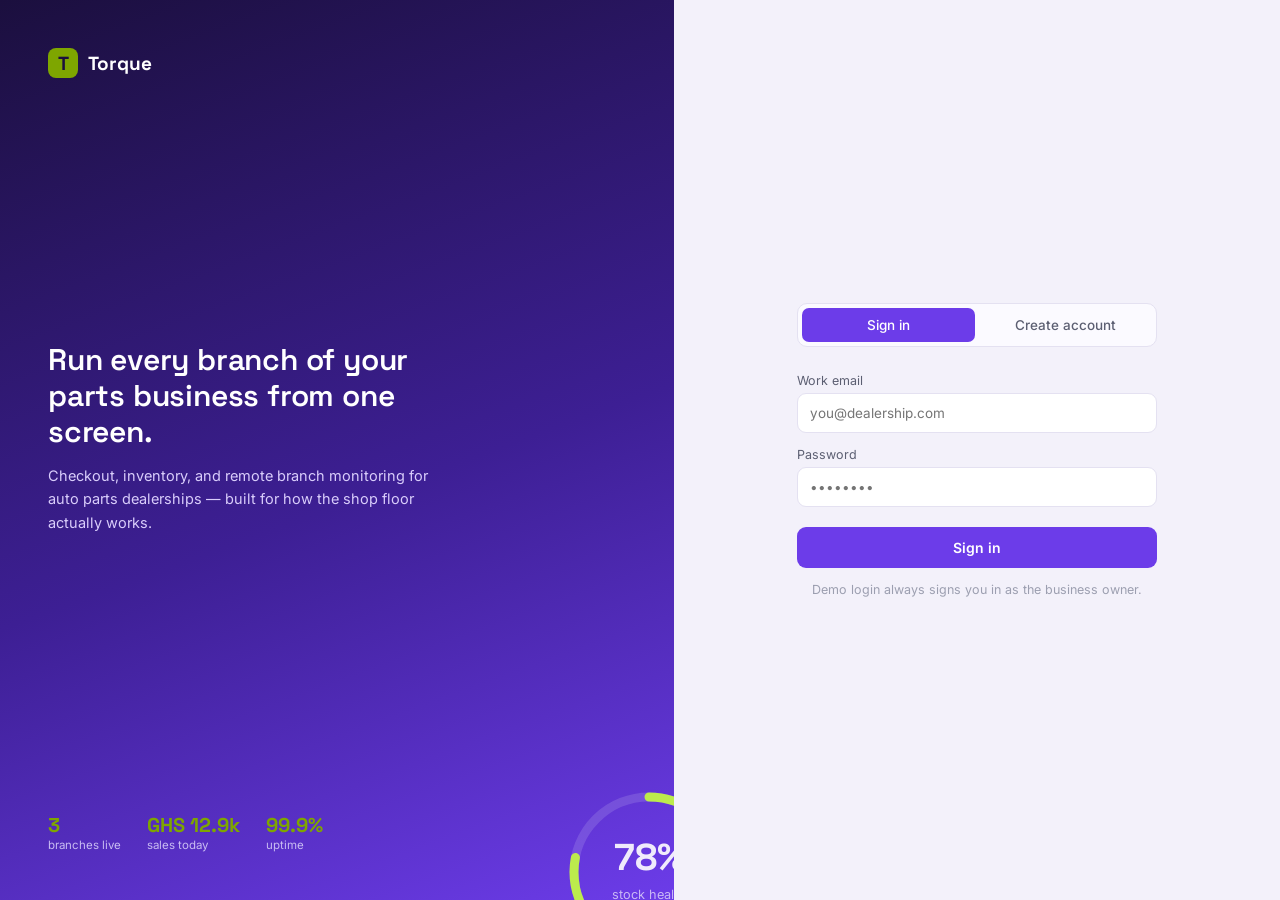
==== index.html @ 1eff0f82 "Initial commit: Torque Auto Parts OS & SaaS" ====
<!DOCTYPE html>
<html lang="en" data-theme="light">
<head>
<meta charset="UTF-8">
<title>Torque — Auto Parts OS</title>
<style>
@import url('https://fonts.googleapis.com/css2?family=Space+Grotesk:wght@500;600;700&family=Inter:wght@400;500;600&family=IBM+Plex+Mono:wght@500&display=swap');

:root{
  --bg:#F3F1FA; --panel:#FFFFFF; --panel-raised:#FBFAFF;
  --ink:#14151F; --ink-soft:#5C5F72; --ink-faint:#9C9FB0;
  --line:#E4E1F1;
  --accent:#6C3CE9; --accent-ink:#3D1F94; --accent-tint:#ECE5FD;
  --lime:#7EA600; --lime-ink:#4C6A00; --lime-tint:#EBF6CE;
  --coral:#E23A5A; --coral-ink:#8A1030; --coral-tint:#FCE1E7;
  --radius:12px;
  --shadow:0 1px 2px rgba(20,10,60,.04), 0 8px 24px rgba(20,10,60,.06);
}
[data-theme="dark"]{
  --bg:#0C0D14; --panel:#15161F; --panel-raised:#1B1C28;
  --ink:#F1F0FA; --ink-soft:#A6A8BD; --ink-faint:#6E7085;
  --line:#282A3B;
  --accent:#9A7BFA; --accent-ink:#E4DBFF; --accent-tint:#241C42;
  --lime:#C6FF3D; --lime-ink:#E9FFB0; --lime-tint:#23300A;
  --coral:#FF7A8E; --coral-ink:#FFD3DA; --coral-tint:#3A1420;
  --shadow:0 1px 2px rgba(0,0,0,.3), 0 8px 24px rgba(0,0,0,.35);
}
*{box-sizing:border-box;}
body{margin:0; background:var(--bg); color:var(--ink); font-family:'Inter',sans-serif; font-size:14px; transition:background .2s,color .2s;}
h1,h2,h3{font-family:'Space Grotesk',sans-serif; font-weight:600; margin:0; letter-spacing:-.2px;}
.mono{font-family:'IBM Plex Mono',monospace;}
button{font-family:'Inter',sans-serif;}
input,select{font-family:'Inter',sans-serif;}

/* ================= AUTH ================= */
#authScreen{min-height:100vh; display:flex;}
.auth-brand{
  flex:1.1; background:linear-gradient(160deg,#1B0F3E 0%, #3D1F94 55%, #6C3CE9 100%);
  color:#fff; display:flex; flex-direction:column; justify-content:space-between; padding:48px;
  position:relative; overflow:hidden;
}
.auth-brand .top{display:flex; align-items:center; gap:10px; font-family:'Space Grotesk'; font-weight:700; font-size:19px; z-index:1;}
.auth-brand .top .mark{width:30px; height:30px; border-radius:8px; background:var(--lime); color:#1B0F3E; display:flex; align-items:center; justify-content:center; font-weight:700;}
.auth-brand .pitch{max-width:380px; z-index:1;}
.auth-brand .pitch h2{font-size:30px; color:#fff; line-height:1.2; margin-bottom:12px;}
.auth-brand .pitch p{color:#D9CDFB; font-size:14.5px; line-height:1.6;}
.auth-brand .gaugewrap{position:absolute; right:-60px; bottom:-60px; opacity:.9;}
.auth-brand .stats{display:flex; gap:26px; z-index:1;}
.auth-brand .stats .s .n{font-family:'Space Grotesk'; font-size:20px; font-weight:700; color:var(--lime);}
.auth-brand .stats .s .l{font-size:11.5px; color:#C9BCF2;}

.auth-form-wrap{flex:1; display:flex; align-items:center; justify-content:center; padding:40px; background:var(--bg);}
.auth-form{width:100%; max-width:360px;}
.auth-tabs{display:flex; gap:4px; background:var(--panel-raised); border:1px solid var(--line); border-radius:10px; padding:4px; margin-bottom:26px;}
.auth-tabs button{flex:1; padding:9px 0; border:none; background:transparent; border-radius:7px; font-size:13.5px; font-weight:500; color:var(--ink-soft); cursor:pointer;}
.auth-tabs button.active{background:var(--accent); color:#fff;}
.auth-form label{font-size:12.5px; color:var(--ink-soft); display:block; margin:14px 0 5px;}
.auth-form input, .auth-form select{
  width:100%; padding:11px 12px; border:1px solid var(--line); border-radius:9px; font-size:13.5px;
  background:var(--panel); color:var(--ink);
}
.auth-form input:focus, .auth-form select:focus{outline:none; border-color:var(--accent); box-shadow:0 0 0 3px var(--accent-tint);}
.role-grid{display:grid; grid-template-columns:repeat(3,1fr); gap:8px; margin-top:6px;}
.role-opt{border:1px solid var(--line); border-radius:9px; padding:10px 6px; text-align:center; cursor:pointer; font-size:12px; font-weight:500; color:var(--ink-soft);}
.role-opt.sel{border-color:var(--accent); background:var(--accent-tint); color:var(--accent-ink);}
.authbtn{
  width:100%; margin-top:20px; padding:12px 0; border:none; border-radius:9px; background:var(--accent); color:#fff;
  font-weight:600; font-size:14px; cursor:pointer;
}
.authbtn:hover{opacity:.92;}
.authfoot{margin-top:14px; font-size:12.5px; color:var(--ink-faint); text-align:center;}
.demolink{color:var(--accent); cursor:pointer; font-weight:500;}
.errline{color:var(--coral); font-size:12px; margin-top:6px; display:none;}

/* ================= APP SHELL ================= */
#appShell{display:none; min-height:100vh;}
.shell-flex{display:flex; min-height:100vh;}
.sidebar{
  width:220px; flex-shrink:0; background:#150F2A; color:#EDEBFA; display:flex; flex-direction:column; padding:20px 14px;
}
[data-theme="dark"] .sidebar{background:#0A0713;}
.sidebar .brand{display:flex; align-items:center; gap:9px; font-family:'Space Grotesk'; font-weight:700; font-size:16px; padding:0 8px 22px;}
.sidebar .brand .mark{width:26px; height:26px; border-radius:7px; background:var(--lime); color:#150F2A; display:flex; align-items:center; justify-content:center; font-weight:700; font-size:13px;}
.sidebar nav{display:flex; flex-direction:column; gap:3px;}
.sidebar nav button{
  display:flex; align-items:center; gap:10px; background:transparent; border:none; color:#B8AEDD; text-align:left;
  padding:10px 12px; border-radius:8px; font-size:13.5px; cursor:pointer; font-weight:500; border-left:3px solid transparent;
}
.sidebar nav button svg{flex-shrink:0;}
.sidebar nav button:hover{background:rgba(255,255,255,.06);}
.sidebar nav button.active{background:rgba(140,103,245,.22); color:#fff; border-left-color:var(--lime);}
.sidebar .spacer{flex:1;}
.sidebar .userchip{display:flex; align-items:center; gap:9px; padding:10px 8px; border-top:1px solid rgba(255,255,255,.1); margin-top:10px;}
.sidebar .userchip .av{width:30px; height:30px; border-radius:50%; background:var(--accent); display:flex; align-items:center; justify-content:center; font-size:12px; font-weight:600; color:#fff;}
.sidebar .userchip .name{font-size:12.5px; font-weight:600;}
.sidebar .userchip .role{font-size:11px; color:#9C90C4;}
.sidebar .logout{background:transparent; border:none; color:#9C90C4; cursor:pointer; margin-left:auto; font-size:16px;}

.main{flex:1; display:flex; flex-direction:column; min-width:0;}
.topbar{display:flex; align-items:center; gap:14px; padding:16px 26px; border-bottom:1px solid var(--line);}
.topbar h1{font-size:18px;}
.themeToggle{
  margin-left:auto; display:flex; align-items:center; gap:6px; background:var(--panel-raised); border:1px solid var(--line);
  border-radius:20px; padding:4px; cursor:pointer;
}
.themeToggle .opt{width:28px; height:28px; border-radius:50%; display:flex; align-items:center; justify-content:center; color:var(--ink-faint);}
.themeToggle .opt.sel{background:var(--accent); color:#fff;}

.view{display:none; padding:22px 26px 44px; max-width:1180px;}
.view.active{display:block;}

/* ================= DASHBOARD ================= */
.dash-head{margin-bottom:20px;}
.dash-head p{color:var(--ink-soft); font-size:13.5px; margin-top:4px;}
.tile-grid{display:grid; grid-template-columns:repeat(auto-fit,minmax(230px,1fr)); gap:14px;}
.tile{background:var(--panel); border:1px solid var(--line); border-radius:16px; padding:20px; cursor:pointer; box-shadow:var(--shadow); text-align:left; transition:transform .12s ease, border-color .12s ease;}
.tile:hover{transform:translateY(-2px); border-color:var(--accent);}
.tile .tile-icon{width:42px; height:42px; border-radius:11px; background:var(--accent-tint); color:var(--accent-ink); display:flex; align-items:center; justify-content:center; margin-bottom:14px;}
.tile h3{font-size:15.5px; margin-bottom:5px;}
.tile p{font-size:12.5px; color:var(--ink-soft); line-height:1.55; margin:0;}
.tile .tile-go{margin-top:14px; font-size:11.5px; font-weight:600; color:var(--accent-ink); display:flex; align-items:center; gap:4px;}

/* ================= SHARED COMPONENTS ================= */
.scanbar{display:flex; align-items:center; gap:10px; background:var(--panel); border:1px solid var(--line); border-radius:var(--radius); padding:10px 14px; margin-bottom:16px; box-shadow:var(--shadow);}
.scanbar input{flex:1; border:none; outline:none; font-size:14px; background:transparent; color:var(--ink);}
.scanbar .branchtag{font-size:12px; color:var(--ink-soft);}

.pos-grid{display:grid; grid-template-columns:1.6fr 1fr; gap:18px; align-items:start;}
.cats{display:flex; gap:8px; margin-bottom:12px; flex-wrap:wrap;}
.cats span{font-size:12.5px; padding:6px 13px; border-radius:20px; border:1px solid var(--line); cursor:pointer; background:var(--panel); font-weight:500;}
.cats span.active{background:var(--ink); color:var(--bg); border-color:var(--ink);}

.product-grid{display:grid; grid-template-columns:repeat(2,1fr); gap:12px;}
.card{background:var(--panel); border:1px solid var(--line); border-radius:14px; padding:13px; position:relative; box-shadow:var(--shadow);}
.card img.thumb{width:100%; height:88px; object-fit:cover; border-radius:9px; margin-bottom:6px; display:block; background:var(--bg);}
.thumb-placeholder{width:100%; height:88px; border-radius:9px; margin-bottom:6px; display:flex; flex-direction:column; align-items:center; justify-content:center; gap:3px; background:var(--panel-raised); border:1.5px dashed var(--line); color:var(--ink-faint);}
.thumb-placeholder span{font-size:10px; font-weight:500;}
.stockbadge{position:absolute; top:10px; right:10px; font-size:10.5px; padding:2px 8px; border-radius:20px; font-weight:600;}
.stockbadge.ok{background:var(--lime-tint); color:var(--lime-ink);}
.stockbadge.low{background:var(--coral-tint); color:var(--coral-ink);}
.card p.name{font-weight:600; font-size:14px; margin:8px 0 2px;}
.card p.sku{font-size:11.5px; color:var(--ink-faint); margin:0 0 10px;}
.card .row{display:flex; justify-content:space-between; align-items:center;}
.card .price{font-weight:600; font-size:15px;}
.addbtn{width:30px; height:30px; border-radius:9px; border:1px solid var(--line); background:var(--panel); cursor:pointer; font-size:16px; color:var(--accent); font-weight:600;}
.addbtn:hover{background:var(--accent); color:#fff; border-color:var(--accent);}

.cart{background:var(--panel); border:1px solid var(--line); border-radius:14px; padding:16px; box-shadow:var(--shadow);}
.cart h3{font-size:14px; display:flex; align-items:center; justify-content:space-between;}
.cart-items{margin:10px 0; display:flex; flex-direction:column; gap:7px; min-height:30px;}
.cart-items .empty{color:var(--ink-faint); font-size:13px; padding:10px 0;}
.line{display:flex; justify-content:space-between; align-items:center; font-size:13px; gap:8px;}
.line .linfo{display:flex; align-items:center; gap:8px; min-width:0;}
.line .linfo img, .line .linfo .ph{width:26px; height:26px; border-radius:6px; object-fit:cover; flex-shrink:0; background:var(--panel-raised); border:1px solid var(--line);}
.line .linfo .txt{overflow:hidden; text-overflow:ellipsis; white-space:nowrap;}
.line .rm{cursor:pointer; color:var(--ink-faint); font-size:12px; margin-left:6px;}
.line .rm:hover{color:var(--coral);}
.perf{height:1px; margin:12px -16px; background:repeating-linear-gradient(to right, var(--line) 0 6px, transparent 6px 12px);}
.totals div{display:flex; justify-content:space-between; font-size:13px; color:var(--ink-soft); margin:3px 0;}
.totals .grand{font-size:17px; font-weight:600; color:var(--ink); margin-top:6px;}
.paymethods{display:grid; grid-template-columns:1fr 1fr; gap:8px; margin:12px 0;}
.paymethods button{padding:9px 0; border-radius:9px; border:1px solid var(--line); background:var(--panel); font-size:12px; font-weight:500; cursor:pointer; color:var(--ink);}
.paymethods button.sel{background:var(--accent-tint); border-color:var(--accent); color:var(--accent-ink);}
.completebtn{width:100%; padding:12px 0; border:none; border-radius:9px; background:var(--lime); color:#1C2A00; font-size:14px; font-weight:700; cursor:pointer;}
.completebtn:disabled{background:var(--line); color:var(--ink-faint); cursor:not-allowed;}

.ops-top{display:flex; gap:14px; margin-bottom:18px;}
.shiftcard{background:var(--panel); border:1px solid var(--line); border-radius:14px; padding:16px; flex:1; display:flex; align-items:center; gap:14px; box-shadow:var(--shadow);}
.dot{width:9px; height:9px; border-radius:50%; background:var(--lime); flex-shrink:0;}
.dot.idle{background:var(--ink-faint);}
.shiftcard .who{font-weight:600; font-size:14px;}
.shiftcard .since{font-size:12px; color:var(--ink-soft);}
.shiftcard .cash{margin-left:auto; text-align:right;}
.shiftcard .cash .n{font-weight:600; font-size:15px;}
.shiftcard .cash .l{font-size:10.5px; color:var(--ink-faint); text-transform:uppercase;}
.shiftcard button{background:var(--ink); color:var(--bg); border:none; padding:8px 14px; border-radius:8px; font-size:12.5px; cursor:pointer;}
.shiftcard button.clockedout{background:var(--lime); color:#1C2A00;}

.ops-section{background:var(--panel); border:1px solid var(--line); border-radius:14px; padding:16px; margin-bottom:16px; box-shadow:var(--shadow);}
.ops-section-head{display:flex; justify-content:space-between; align-items:center; margin-bottom:12px;}
.ops-section-head h3{font-size:14px;}
.ops-section-head button{background:var(--ink); color:var(--bg); border:none; padding:7px 13px; border-radius:8px; font-size:12px; cursor:pointer;}
table.invt{width:100%; border-collapse:collapse; font-size:13px;}
table.invt th{text-align:left; font-size:11px; text-transform:uppercase; letter-spacing:.3px; color:var(--ink-faint); padding:6px 8px; border-bottom:1px solid var(--line);}
table.invt td{padding:9px 8px; border-bottom:1px solid var(--line); vertical-align:middle;}
table.invt tr:last-child td{border-bottom:none;}
.invt-status{font-size:11px; padding:2px 8px; border-radius:20px; font-weight:600;}
.invt-status.ok{background:var(--lime-tint); color:var(--lime-ink);}
.invt-status.low{background:var(--coral-tint); color:var(--coral-ink);}
.invt-thumb{width:34px; height:34px; object-fit:cover; border-radius:8px; vertical-align:middle; background:var(--bg); display:block;}
.invt-thumb-add{width:34px; height:34px; border-radius:8px; border:1.5px dashed var(--line); display:flex; align-items:center; justify-content:center; cursor:pointer; color:var(--ink-faint); font-size:16px; font-weight:600; position:relative; overflow:hidden; background:var(--panel-raised);}
.invt-thumb-add:hover{border-color:var(--accent); color:var(--accent);}
.invt-thumb-add input{position:absolute; inset:0; opacity:0; cursor:pointer;}
.restockbtn{background:transparent; border:1px solid var(--line); padding:5px 11px; border-radius:7px; font-size:11.5px; cursor:pointer; color:var(--ink);}
.restockbtn:hover{border-color:var(--accent); color:var(--accent);}

.po-row{display:flex; align-items:center; gap:12px; padding:10px 0; border-bottom:1px solid var(--line); font-size:13px;}
.po-row:last-child{border-bottom:none;}
.po-status{font-size:11px; padding:2px 9px; border-radius:20px; font-weight:600; margin-left:auto;}
.po-status.ordered{background:var(--accent-tint); color:var(--accent-ink);}
.po-status.received{background:var(--lime-tint); color:var(--lime-ink);}
.po-recv{background:var(--ink); color:var(--bg); border:none; padding:6px 12px; border-radius:7px; font-size:11.5px; cursor:pointer;}

.ownerhead{display:flex; justify-content:space-between; align-items:center; margin-bottom:16px;}
.addbranchbtn{background:var(--accent); color:#fff; border:none; padding:10px 18px; border-radius:9px; font-weight:600; cursor:pointer; font-size:13px;}
.ghostbtn{background:var(--panel); color:var(--ink); border:1px solid var(--line); padding:10px 18px; border-radius:9px; font-weight:500; cursor:pointer; font-size:13px;}

.kpis{display:grid; grid-template-columns:repeat(4,1fr); gap:12px; margin-bottom:20px;}
.kpi{background:var(--panel); border:1px solid var(--line); border-radius:14px; padding:14px; display:flex; align-items:center; gap:12px; box-shadow:var(--shadow);}
.kpi .txt .label{font-size:12px; color:var(--ink-soft);}
.kpi .txt .val{font-size:20px; font-weight:600; margin-top:2px; font-family:'Space Grotesk';}

.branch{background:var(--panel); border:1px solid var(--line); border-radius:14px; margin-bottom:12px; overflow:hidden; box-shadow:var(--shadow);}
.branch-top{display:flex; align-items:center; padding:14px 16px; cursor:pointer; gap:12px;}
.branch-name{font-weight:600; font-size:15px;}
.branch-loc{font-size:12px; color:var(--ink-soft);}
.branch-stats{display:flex; gap:22px; margin-left:auto; text-align:right;}
.branch-stats .stat .n{font-weight:600; font-size:14px; font-family:'Space Grotesk';}
.branch-stats .stat .l{font-size:10.5px; color:var(--ink-faint); text-transform:uppercase; letter-spacing:.4px;}
.chev{color:var(--ink-faint); transition:.15s;}
.branch.open .chev{transform:rotate(90deg);}
.branch-body{display:none; padding:0 16px 16px; border-top:1px solid var(--line);}
.branch.open .branch-body{display:block;}
.staff-row{display:flex; align-items:center; gap:10px; padding:9px 0; border-bottom:1px solid var(--line); font-size:13px;}
.staff-row:last-child{border-bottom:none;}
.avatar{width:28px; height:28px; border-radius:50%; background:var(--accent-tint); color:var(--accent-ink); display:flex; align-items:center; justify-content:center; font-size:11.5px; font-weight:600;}
.staff-role{font-size:11px; padding:2px 8px; border-radius:20px; background:var(--bg); color:var(--ink-soft); margin-left:auto;}
.staff-status{font-size:11px; margin-left:8px;}
.staff-status.on{color:var(--lime-ink);}
.staff-status.off{color:var(--ink-faint);}
.addstaffbar{display:flex; gap:8px; margin-top:12px;}
.addstaffbar input, .addstaffbar select{padding:8px 10px; border:1px solid var(--line); border-radius:8px; font-size:12.5px; background:var(--panel); color:var(--ink);}
.addstaffbar input{flex:1;}
.addstaffbar button{background:var(--ink); color:var(--bg); border:none; padding:8px 14px; border-radius:8px; font-size:12.5px; cursor:pointer;}

.modal-backdrop{position:fixed; inset:0; background:rgba(10,5,25,.5); display:none; align-items:center; justify-content:center; z-index:50;}
.modal-backdrop.show{display:flex;}
.modal{background:var(--panel); border-radius:16px; padding:22px; width:340px; border:1px solid var(--line);}
.modal h3{margin-bottom:14px;}
.modal label{font-size:12px; color:var(--ink-soft); display:block; margin:10px 0 4px;}
.modal input, .modal select{width:100%; padding:9px 10px; border:1px solid var(--line); border-radius:8px; font-size:13px; background:var(--panel); color:var(--ink);}
.modal-actions{display:flex; justify-content:flex-end; gap:8px; margin-top:18px;}
.modal-actions button{padding:9px 16px; border-radius:8px; border:1px solid var(--line); background:var(--panel); cursor:pointer; font-size:13px; color:var(--ink);}
.modal-actions .primary{background:var(--accent); color:#fff; border-color:var(--accent); font-weight:600;}
.imgpicker{border:1.5px dashed var(--line); border-radius:9px; padding:14px; text-align:center; cursor:pointer; font-size:12.5px; color:var(--ink-soft); position:relative; overflow:hidden;}
.imgpicker:hover{border-color:var(--accent);}
.imgpicker img{max-width:100%; max-height:90px; border-radius:7px; display:block; margin:0 auto;}
.imgpicker input{position:absolute; inset:0; opacity:0; cursor:pointer;}
</style>
</head>
<body>

<!-- ===================== AUTH ===================== -->
<div id="authScreen">
  <div class="auth-brand">
    <div class="top"><span class="mark">T</span>Torque</div>
    <div class="pitch">
      <h2>Run every branch of your parts business from one screen.</h2>
      <p>Checkout, inventory, and remote branch monitoring for auto parts dealerships — built for how the shop floor actually works.</p>
    </div>
    <div class="gaugewrap" id="brandGauge"></div>
    <div class="stats">
      <div class="s"><div class="n">3</div><div class="l">branches live</div></div>
      <div class="s"><div class="n">GHS 12.9k</div><div class="l">sales today</div></div>
      <div class="s"><div class="n">99.9%</div><div class="l">uptime</div></div>
    </div>
  </div>

  <div class="auth-form-wrap">
    <div class="auth-form">
      <div class="auth-tabs">
        <button class="active" id="tabLogin" onclick="setAuthTab('login')">Sign in</button>
        <button id="tabSignup" onclick="setAuthTab('signup')">Create account</button>
      </div>

      <div id="loginForm">
        <label>Work email</label>
        <input id="loginEmail" placeholder="you@dealership.com">
        <label>Password</label>
        <input id="loginPassword" type="password" placeholder="••••••••">
        <div class="errline" id="loginErr">Enter your email and password.</div>
        <button class="authbtn" onclick="doLogin()">Sign in</button>
        <div class="authfoot">Demo login always signs you in as the business owner.</div>
      </div>

      <div id="signupForm" style="display:none;">
        <label>You are joining as</label>
        <div class="role-grid">
          <div class="role-opt sel" data-role="Owner" onclick="pickRole(this)">Owner</div>
          <div class="role-opt" data-role="Manager" onclick="pickRole(this)">Manager</div>
          <div class="role-opt" data-role="Cashier" onclick="pickRole(this)">Cashier</div>
        </div>
        <label id="orgLabel">Dealership name</label>
        <input id="signupOrg" placeholder="e.g. Asante Auto Parts">
        <label>Full name</label>
        <input id="signupName" placeholder="e.g. Efua Asante">
        <label>Work email</label>
        <input id="signupEmail" placeholder="you@dealership.com">
        <label>Password</label>
        <input id="signupPassword" type="password" placeholder="Create a password">
        <div class="errline" id="signupErr">Fill in all fields to continue.</div>
        <button class="authbtn" onclick="doSignup()">Create account</button>
        <div class="authfoot">By continuing you agree to Torque's terms and privacy policy.</div>
      </div>
    </div>
  </div>
</div>

<!-- ===================== APP SHELL ===================== -->
<div id="appShell">
  <div class="shell-flex">
    <div class="sidebar">
      <div class="brand"><span class="mark">T</span>Torque</div>
      <nav id="sideNav"></nav>
      <div class="spacer"></div>
      <div class="userchip">
        <div class="av" id="userAvatar">EA</div>
        <div>
          <div class="name" id="userName">Efua Asante</div>
          <div class="role" id="userRole">Owner</div>
        </div>
        <button class="logout" title="Log out" onclick="doLogout()">⏻</button>
      </div>
    </div>

    <div class="main">
      <div class="topbar">
        <h1 id="pageTitle">Dashboard</h1>
        <div class="themeToggle" onclick="toggleTheme()">
          <div class="opt sel" id="lightOpt">☀</div>
          <div class="opt" id="darkOpt">☾</div>
        </div>
      </div>

      <!-- ===== DASHBOARD ===== -->
      <div id="dashboard" class="view active">
        <div class="dash-head">
          <h2>Welcome back, <span id="dashName">there</span></h2>
          <p>Pick where you want to go.</p>
        </div>
        <div class="tile-grid" id="tileGrid"></div>
      </div>

      <!-- ===== POS ===== -->
      <div id="pos" class="view">
        <div class="scanbar">
          <span class="mono" style="color:var(--ink-faint)">⌕</span>
          <input id="search" placeholder="Scan barcode or search part name, SKU...">
          <span class="branchtag">Kumasi Main</span>
        </div>
        <div class="pos-grid">
          <div>
            <div class="cats" id="cats"></div>
            <div class="product-grid" id="productGrid"></div>
          </div>
          <div class="cart">
            <h3>Current sale <span class="mono" id="itemCount" style="font-size:11.5px; color:var(--ink-faint); font-weight:400;">0 items</span></h3>
            <div class="cart-items" id="cartItems"><div class="empty">Tap a part to add it to the sale.</div></div>
            <div class="perf"></div>
            <div class="totals">
              <div><span>Subtotal</span><span id="tSub">GHS 0.00</span></div>
              <div><span>VAT (15%)</span><span id="tVat">GHS 0.00</span></div>
              <div class="grand"><span>Total</span><span id="tTotal">GHS 0.00</span></div>
            </div>
            <div class="paymethods" id="payMethods">
              <button data-m="Cash">Cash</button>
              <button data-m="Card">Card</button>
              <button data-m="MoMo">MoMo</button>
              <button data-m="Transfer">Transfer</button>
            </div>
            <button class="completebtn" id="completeBtn" disabled>Add items to continue</button>
          </div>
        </div>
      </div>

      <!-- ===== OPS ===== -->
      <div id="ops" class="view">
        <div class="ops-top">
          <div class="shiftcard">
            <span class="dot" id="shiftDot"></span>
            <div>
              <div class="who" id="opsWho">Efua Asante · Manager</div>
              <div class="since" id="shiftSince">Clocked in at 8:02 AM</div>
            </div>
            <div class="cash"><div class="n">GHS 300.00</div><div class="l">Opening float</div></div>
            <button id="clockBtn" onclick="toggleClock()">Clock out</button>
          </div>
        </div>
        <div class="ops-section">
          <div class="ops-section-head">
            <h3>Branch inventory — Kumasi Main</h3>
            <button onclick="openItemModal()">+ Add item</button>
          </div>
          <p style="font-size:12px; color:var(--ink-soft); margin:-4px 0 12px;">Tap the dashed box next to any part without a photo to add one.</p>
          <table class="invt">
            <thead><tr><th>Photo</th><th>Part</th><th class="mono">SKU</th><th>In stock</th><th>Reorder at</th><th>Status</th><th></th></tr></thead>
            <tbody id="invtBody"></tbody>
          </table>
        </div>
        <div class="ops-section">
          <div class="ops-section-head">
            <h3>Purchase orders</h3>
            <button onclick="openPOModal()">+ New purchase order</button>
          </div>
          <div id="poList"></div>
        </div>
      </div>

      <!-- ===== OWNER ===== -->
      <div id="owner" class="view">
        <div class="ownerhead">
          <h2>Branches</h2>
          <div style="display:flex; gap:8px;">
            <button class="ghostbtn" onclick="openItemModal()">+ Add item</button>
            <button class="addbranchbtn" onclick="openBranchModal()">+ Add branch</button>
          </div>
        </div>
        <div class="kpis" id="kpiRow"></div>
        <div id="branchList"></div>
      </div>
    </div>
  </div>
</div>

<!-- ===================== MODALS ===================== -->
<div class="modal-backdrop" id="restockModal">
  <div class="modal">
    <h3>Restock item</h3>
    <p style="font-size:13px; color:var(--ink-soft); margin:0 0 6px" id="restockName"></p>
    <label>Quantity received</label>
    <input type="number" id="restockQty" min="1" value="10">
    <div class="modal-actions">
      <button onclick="closeRestockModal()">Cancel</button>
      <button class="primary" onclick="confirmRestock()">Add to stock</button>
    </div>
  </div>
</div>

<div class="modal-backdrop" id="poModal">
  <div class="modal">
    <h3>New purchase order</h3>
    <label>Supplier</label>
    <select id="poSupplier">
      <option>Accra Auto Parts Distributors</option>
      <option>Tema Motor Spares Ltd</option>
      <option>Kumasi Battery Wholesale</option>
    </select>
    <label>Part</label>
    <select id="poPart"></select>
    <label>Quantity</label>
    <input type="number" id="poQty" min="1" value="20">
    <div class="modal-actions">
      <button onclick="closePOModal()">Cancel</button>
      <button class="primary" onclick="createPO()">Send order</button>
    </div>
  </div>
</div>

<div class="modal-backdrop" id="itemModal">
  <div class="modal">
    <h3>Add a new part</h3>
    <label>Photo</label>
    <div class="imgpicker" id="imgPicker">
      <span id="imgPickerText">Click to upload a photo (or add it later)</span>
      <input type="file" accept="image/*" id="itemImage" onchange="previewItemImage(this)">
    </div>
    <label>Part name</label>
    <input id="itemName" placeholder="e.g. Radiator fan">
    <label>SKU</label>
    <input id="itemSku" placeholder="e.g. RF-8834">
    <label>Fits / note</label>
    <input id="itemNote" placeholder="e.g. Honda Civic 12-16">
    <label>Price (GHS)</label>
    <input type="number" id="itemPrice" min="0" value="50">
    <label>Starting stock</label>
    <input type="number" id="itemStock" min="0" value="10">
    <div class="modal-actions">
      <button onclick="closeItemModal()">Cancel</button>
      <button class="primary" onclick="createItem()">Add to catalog</button>
    </div>
  </div>
</div>

<div class="modal-backdrop" id="branchModal">
  <div class="modal">
    <h3>Add a new branch</h3>
    <label>Branch name</label>
    <input id="mBranchName" placeholder="e.g. Takoradi Branch">
    <label>Location</label>
    <input id="mBranchLoc" placeholder="e.g. Takoradi, Western Region">
    <div class="modal-actions">
      <button onclick="closeBranchModal()">Cancel</button>
      <button class="primary" onclick="createBranch()">Create branch</button>
    </div>
  </div>
</div>

<script>
/* ================= GAUGE (signature element) ================= */
function gaugeSVG(pct, size, trackColor, fillColor, labelColor, label, sub){
  const r = size/2 - 10, c = 2*Math.PI*r, off = c*(1-pct/100);
  const cx = size/2, cy = size/2;
  return `<svg width="${size}" height="${size}" viewBox="0 0 ${size} ${size}">
    <circle cx="${cx}" cy="${cy}" r="${r}" fill="none" stroke="${trackColor}" stroke-width="9"/>
    <circle cx="${cx}" cy="${cy}" r="${r}" fill="none" stroke="${fillColor}" stroke-width="9"
      stroke-linecap="round" stroke-dasharray="${c}" stroke-dashoffset="${off}"
      transform="rotate(-90 ${cx} ${cy})"/>
    <text x="${cx}" y="${cy-2}" text-anchor="middle" font-family="Space Grotesk" font-weight="700" font-size="${size*0.22}" fill="${labelColor}">${label}</text>
    <text x="${cx}" y="${cy+size*0.16}" text-anchor="middle" font-family="Inter" font-size="${size*0.075}" fill="${labelColor}" opacity=".7">${sub}</text>
  </svg>`;
}
document.getElementById('brandGauge').innerHTML = gaugeSVG(78,170,'rgba(255,255,255,.15)','#C6FF3D','#fff','78%','stock health');

/* ================= AUTH ================= */
/* The app boots on #authScreen (#appShell stays display:none) — nothing about
   the workspace is reachable until doLogin()/doSignup() explicitly calls enterApp(). */
let currentUser = {name:'Efua Asante', role:'Owner'};
function setAuthTab(t){
  document.getElementById('tabLogin').classList.toggle('active', t==='login');
  document.getElementById('tabSignup').classList.toggle('active', t==='signup');
  document.getElementById('loginForm').style.display = t==='login' ? 'block':'none';
  document.getElementById('signupForm').style.display = t==='signup' ? 'block':'none';
}
let signupRole = 'Owner';
function pickRole(el){
  document.querySelectorAll('.role-opt').forEach(o=>o.classList.remove('sel'));
  el.classList.add('sel');
  signupRole = el.dataset.role;
  document.getElementById('orgLabel').textContent = signupRole==='Owner' ? 'Dealership name' : 'Invite code';
  document.getElementById('signupOrg').placeholder = signupRole==='Owner' ? 'e.g. Asante Auto Parts' : 'e.g. KUMASI-7F2A';
}
function doLogin(){
  const email = document.getElementById('loginEmail').value.trim();
  const pw = document.getElementById('loginPassword').value.trim();
  if(!email || !pw){ document.getElementById('loginErr').style.display='block'; return; }
  document.getElementById('loginErr').style.display='none';
  currentUser = {name:'Efua Asante', role:'Owner'};
  enterApp();
}
function doSignup(){
  const org = document.getElementById('signupOrg').value.trim();
  const name = document.getElementById('signupName').value.trim();
  const email = document.getElementById('signupEmail').value.trim();
  const pw = document.getElementById('signupPassword').value.trim();
  if(!org || !name || !email || !pw){ document.getElementById('signupErr').style.display='block'; return; }
  document.getElementById('signupErr').style.display='none';
  currentUser = {name, role:signupRole};
  enterApp();
}
function initials(n){ return n.split(' ').map(w=>w[0]).slice(0,2).join('').toUpperCase(); }

function enterApp(){
  document.getElementById('authScreen').style.display='none';
  document.getElementById('appShell').style.display='block';
  document.getElementById('userName').textContent = currentUser.name;
  document.getElementById('userRole').textContent = currentUser.role;
  document.getElementById('userAvatar').textContent = initials(currentUser.name);
  document.getElementById('dashName').textContent = currentUser.name.split(' ')[0];
  buildNav();
}
function doLogout(){
  document.getElementById('appShell').style.display='none';
  document.getElementById('authScreen').style.display='flex';
}

/* role-based nav — Dashboard is available to every role and is always first */
const navIcons = {
  dashboard: '<svg width="16" height="16" viewBox="0 0 24 24" fill="none" stroke="currentColor" stroke-width="2"><rect x="3" y="3" width="7" height="9" rx="1.5"/><rect x="14" y="3" width="7" height="5" rx="1.5"/><rect x="14" y="12" width="7" height="9" rx="1.5"/><rect x="3" y="16" width="7" height="5" rx="1.5"/></svg>',
  pos: '<svg width="16" height="16" viewBox="0 0 24 24" fill="none" stroke="currentColor" stroke-width="2"><circle cx="9" cy="20" r="1.4"/><circle cx="18" cy="20" r="1.4"/><path d="M2 3h2l2.6 12.6a2 2 0 0 0 2 1.6h8.8a2 2 0 0 0 2-1.6L21 7H6"/></svg>',
  ops: '<svg width="16" height="16" viewBox="0 0 24 24" fill="none" stroke="currentColor" stroke-width="2"><rect x="3" y="7" width="18" height="14" rx="2"/><path d="M8 7V5a2 2 0 0 1 2-2h4a2 2 0 0 1 2 2v2"/></svg>',
  owner: '<svg width="16" height="16" viewBox="0 0 24 24" fill="none" stroke="currentColor" stroke-width="2"><path d="M3 21h18"/><path d="M5 21V9l7-5 7 5v12"/><path d="M10 21v-6h4v6"/></svg>'
};
const navDefs = [
  {id:'dashboard', label:'Dashboard', roles:['Owner','Manager','Cashier'], blurb:'Your starting point — jump to any part of the shop from here.'},
  {id:'pos', label:'Checkout', roles:['Owner','Manager','Cashier'], blurb:'Ring up sales, scan parts and take payment.'},
  {id:'ops', label:'Shop operations', roles:['Owner','Manager'], blurb:'Manage this branch\'s inventory, restocks and purchase orders.'},
  {id:'owner', label:'Owner dashboard', roles:['Owner'], blurb:'See every branch, staffing and sales at a glance.'},
];
function buildNav(){
  const nav = document.getElementById('sideNav');
  const items = navDefs.filter(n=>n.roles.includes(currentUser.role));
  nav.innerHTML = items.map((n,i)=>`<button class="${i===0?'active':''}" onclick="showView('${n.id}', this)">${navIcons[n.id]}${n.label}</button>`).join('');
  renderDashboardTiles(items);
  showView(items[0].id, nav.children[0]);
}
function renderDashboardTiles(items){
  const tiles = items.filter(n=>n.id!=='dashboard');
  document.getElementById('tileGrid').innerHTML = tiles.map(n=>`
    <button class="tile" onclick="goTo('${n.id}')">
      <div class="tile-icon">${navIcons[n.id]}</div>
      <h3>${n.label}</h3>
      <p>${n.blurb}</p>
      <div class="tile-go">Open →</div>
    </button>
  `).join('');
}
function goTo(id){
  const btn = Array.from(document.querySelectorAll('.sidebar nav button')).find(b=>b.textContent.trim()===navDefs.find(n=>n.id===id).label);
  showView(id, btn);
}
function showView(id, btn){
  document.querySelectorAll('.view').forEach(v=>v.classList.remove('active'));
  document.getElementById(id).classList.add('active');
  document.querySelectorAll('.sidebar nav button').forEach(b=>b.classList.remove('active'));
  if(btn) btn.classList.add('active');
  const titles = {dashboard:'Dashboard', pos:'Checkout', ops:'Shop operations', owner:'Owner dashboard'};
  document.getElementById('pageTitle').textContent = titles[id];
}

/* ================= THEME ================= */
function toggleTheme(){
  const dark = document.documentElement.getAttribute('data-theme') === 'dark';
  document.documentElement.setAttribute('data-theme', dark ? 'light':'dark');
  document.getElementById('lightOpt').classList.toggle('sel', dark);
  document.getElementById('darkOpt').classList.toggle('sel', !dark);
}

/* ================= CATALOG (photos: owner/manager add these from Shop operations) ================= */
const products = [
  {name:'Brake pad set, front', sku:'BP-4471', note:'Toyota Corolla 10-15', price:185, stock:42, image:null},
  {name:'Oil filter', sku:'OF-1029', note:'Universal', price:45, stock:6, image:null},
  {name:'Car battery 12V 65Ah', sku:'BT-6520', note:'Serial tracked', price:780, stock:18, image:null},
  {name:'Shock absorber, rear', sku:'SA-3312', note:'Hyundai Elantra', price:320, stock:27, image:null},
  {name:'Spark plug (set of 4)', sku:'SP-2201', note:'Universal petrol', price:96, stock:33, image:null},
  {name:'Air filter', sku:'AF-1187', note:'Nissan Almera', price:38, stock:5, image:null},
];
let cart = [];
let selectedMethod = null;

function productThumb(p, size){
  return p.image
    ? `<img class="thumb" src="${p.image}" style="height:${size}px">`
    : `<div class="thumb-placeholder" style="height:${size}px"><svg width="18" height="18" viewBox="0 0 24 24" fill="none" stroke="currentColor" stroke-width="1.8"><rect x="3" y="5" width="18" height="14" rx="2"/><circle cx="9" cy="11" r="2"/><path d="M21 16l-4.5-4.5a1.5 1.5 0 0 0-2 0L9 17"/></svg><span>Photo coming soon</span></div>`;
}
function renderProducts(){
  document.getElementById('productGrid').innerHTML = products.map((p,i)=>`
    <div class="card">
      <span class="stockbadge ${p.stock<10?'low':'ok'}">${p.stock<10?p.stock+' left':p.stock+' in stock'}</span>
      ${productThumb(p, 88)}
      <p class="name">${p.name}</p>
      <p class="sku mono">SKU ${p.sku} · ${p.note}</p>
      <div class="row"><span class="price">GHS ${p.price.toFixed(2)}</span><button class="addbtn" onclick="addToCart(${i})">+</button></div>
    </div>
  `).join('');
}
document.getElementById('cats').innerHTML = ['All parts','Brakes','Filters','Batteries','Suspension'].map((c,i)=>`<span class="${i===0?'active':''}">${c}</span>`).join('');

function addToCart(i){
  const p = products[i];
  const existing = cart.find(c=>c.sku===p.sku);
  if(existing) existing.qty++; else cart.push({...p, qty:1});
  renderCart();
}
function removeFromCart(sku){ cart = cart.filter(c=>c.sku!==sku); renderCart(); }
function renderCart(){
  const wrap = document.getElementById('cartItems');
  document.getElementById('itemCount').textContent = cart.reduce((a,c)=>a+c.qty,0) + ' items';
  wrap.innerHTML = cart.length===0 ? '<div class="empty">Tap a part to add it to the sale.</div>' :
    cart.map(c=>`<div class="line">
        <span class="linfo">${c.image?`<img src="${c.image}">`:`<span class="ph"></span>`}<span class="txt">${c.name} × ${c.qty}</span></span>
        <span>GHS ${(c.price*c.qty).toFixed(2)} <span class="rm" onclick="removeFromCart('${c.sku}')">✕</span></span>
      </div>`).join('');
  const sub = cart.reduce((a,c)=>a+c.price*c.qty,0), vat = sub*0.15;
  document.getElementById('tSub').textContent = 'GHS '+sub.toFixed(2);
  document.getElementById('tVat').textContent = 'GHS '+vat.toFixed(2);
  document.getElementById('tTotal').textContent = 'GHS '+(sub+vat).toFixed(2);
  updateCompleteBtn();
}
function updateCompleteBtn(){
  const btn = document.getElementById('completeBtn');
  if(cart.length===0){ btn.disabled=true; btn.textContent='Add items to continue'; return; }
  if(!selectedMethod){ btn.disabled=true; btn.textContent='Choose a payment method'; return; }
  btn.disabled=false; btn.textContent = 'Complete sale · ' + document.getElementById('tTotal').textContent;
}
document.getElementById('payMethods').addEventListener('click', e=>{
  const b = e.target.closest('button'); if(!b) return;
  document.querySelectorAll('#payMethods button').forEach(x=>x.classList.remove('sel'));
  b.classList.add('sel'); selectedMethod = b.dataset.m; updateCompleteBtn();
});
document.getElementById('completeBtn').addEventListener('click', ()=>{
  if(document.getElementById('completeBtn').disabled) return;
  alert('Sale completed via '+selectedMethod+'. Receipt sent and stock deducted.');
  cart = []; selectedMethod = null;
  document.querySelectorAll('#payMethods button').forEach(x=>x.classList.remove('sel'));
  renderCart();
});
renderProducts(); renderCart();

/* ================= OPS ================= */
let clockedIn = true;
function toggleClock(){
  clockedIn = !clockedIn;
  document.getElementById('shiftDot').className = 'dot' + (clockedIn?'':' idle');
  document.getElementById('shiftSince').textContent = clockedIn ? 'Clocked in at 8:02 AM' : 'Clocked out at ' + new Date().toLocaleTimeString([], {hour:'2-digit', minute:'2-digit'});
  const btn = document.getElementById('clockBtn');
  btn.textContent = clockedIn ? 'Clock out' : 'Clock in';
  btn.classList.toggle('clockedout', !clockedIn);
}
function invtThumbCell(p, i){
  return p.image
    ? `<img class="invt-thumb" src="${p.image}" title="Click in the catalog to replace">`
    : `<label class="invt-thumb-add" title="Add a photo for ${p.name.replace(/"/g,'&quot;')}">+
         <input type="file" accept="image/*" onchange="setProductImage(${i}, this)">
       </label>`;
}
function renderInventoryTable(){
  document.getElementById('invtBody').innerHTML = products.map((p,i)=>{
    const low = p.stock < 10;
    return `<tr><td>${invtThumbCell(p,i)}</td><td>${p.name}</td><td class="mono">${p.sku}</td><td>${p.stock}</td><td>10</td>
      <td><span class="invt-status ${low?'low':'ok'}">${low?'Low stock':'Healthy'}</span></td>
      <td><button class="restockbtn" onclick="openRestockModal(${i})">Restock</button></td></tr>`;
  }).join('');
}
function setProductImage(i, input){
  const file = input.files[0]; if(!file) return;
  const reader = new FileReader();
  reader.onload = e=>{
    products[i].image = e.target.result;
    renderInventoryTable(); renderProducts();
  };
  reader.readAsDataURL(file);
}
renderInventoryTable();
let restockIndex = null;
function openRestockModal(i){ restockIndex=i; document.getElementById('restockName').textContent = products[i].name+' (SKU '+products[i].sku+')'; document.getElementById('restockModal').classList.add('show'); }
function closeRestockModal(){ document.getElementById('restockModal').classList.remove('show'); }
function confirmRestock(){
  const qty = parseInt(document.getElementById('restockQty').value) || 0;
  if(qty<=0) return;
  products[restockIndex].stock += qty;
  closeRestockModal(); renderInventoryTable(); renderProducts();
}
let purchaseOrders = [
  {supplier:'Accra Auto Parts Distributors', part:'Oil filter', qty:50, status:'ordered'},
  {supplier:'Kumasi Battery Wholesale', part:'Car battery 12V 65Ah', qty:15, status:'received'},
];
function renderPOs(){
  document.getElementById('poList').innerHTML = purchaseOrders.map((po,i)=>`
    <div class="po-row"><span><strong>${po.part}</strong> × ${po.qty}</span><span style="color:var(--ink-soft)">${po.supplier}</span>
    <span class="po-status ${po.status}">${po.status==='ordered'?'Awaiting delivery':'Received'}</span>
    ${po.status==='ordered'?`<button class="po-recv" onclick="receivePO(${i})">Mark received</button>`:''}</div>`).join('');
}
renderPOs();
function receivePO(i){
  const po = purchaseOrders[i]; po.status='received';
  const prod = products.find(p=>p.name===po.part); if(prod) prod.stock += po.qty;
  renderPOs(); renderInventoryTable(); renderProducts();
}
function openPOModal(){ document.getElementById('poPart').innerHTML = products.map(p=>`<option>${p.name}</option>`).join(''); document.getElementById('poModal').classList.add('show'); }
function closePOModal(){ document.getElementById('poModal').classList.remove('show'); }
function createPO(){
  const supplier = document.getElementById('poSupplier').value, part = document.getElementById('poPart').value;
  const qty = parseInt(document.getElementById('poQty').value) || 0;
  if(qty<=0) return;
  purchaseOrders.unshift({supplier, part, qty, status:'ordered'});
  closePOModal(); renderPOs();
}

/* ================= ADD ITEM ================= */
let pendingImage = null;
function openItemModal(){
  pendingImage = null;
  document.getElementById('itemName').value=''; document.getElementById('itemSku').value='';
  document.getElementById('itemNote').value=''; document.getElementById('itemPrice').value=50; document.getElementById('itemStock').value=10;
  document.getElementById('imgPickerText').textContent='Click to upload a photo (or add it later)';
  document.getElementById('imgPicker').querySelectorAll('img').forEach(el=>el.remove());
  document.getElementById('itemModal').classList.add('show');
}
function closeItemModal(){ document.getElementById('itemModal').classList.remove('show'); }
function previewItemImage(input){
  const file = input.files[0]; if(!file) return;
  const reader = new FileReader();
  reader.onload = e=>{
    pendingImage = e.target.result;
    document.getElementById('imgPickerText').textContent='';
    document.getElementById('imgPicker').querySelectorAll('img').forEach(el=>el.remove());
    const img = document.createElement('img'); img.src = pendingImage;
    document.getElementById('imgPicker').insertBefore(img, input);
  };
  reader.readAsDataURL(file);
}
function createItem(){
  const name = document.getElementById('itemName').value.trim();
  const sku = document.getElementById('itemSku').value.trim();
  const note = document.getElementById('itemNote').value.trim() || 'Universal';
  const price = parseFloat(document.getElementById('itemPrice').value) || 0;
  const stock = parseInt(document.getElementById('itemStock').value) || 0;
  if(!name || !sku){ alert('Enter at least a part name and SKU.'); return; }
  products.push({name, sku, note, price, stock, image:pendingImage});
  closeItemModal(); renderProducts(); renderInventoryTable();
}

/* ================= OWNER ================= */
let branches = [
  {name:'Kumasi Main', loc:'Kumasi, Ashanti Region', live:true, salesToday:5210, staff:[
    {name:'Efua Asante', role:'Manager', on:true}, {name:'Kojo Mensah', role:'Cashier', on:true}, {name:'Ama Boateng', role:'Cashier', on:false}]},
  {name:'Accra Spintex', loc:'Accra, Greater Accra', live:true, salesToday:4380, staff:[
    {name:'Yaw Owusu', role:'Manager', on:true}, {name:'Linda Frimpong', role:'Cashier', on:true}]},
  {name:'Takoradi Depot', loc:'Takoradi, Western Region', live:false, salesToday:3350, staff:[
    {name:'Kwabena Sarpong', role:'Manager', on:false}]},
];
function renderKPIs(){
  const totalStaff = branches.reduce((a,b)=>a+b.staff.length,0);
  const online = branches.reduce((a,b)=>a+b.staff.filter(s=>s.on).length,0);
  const pct = totalStaff? Math.round(online/totalStaff*100) : 0;
  document.getElementById('kpiRow').innerHTML = `
    <div class="kpi">${gaugeSVG(pct,58,'var(--line)','var(--accent)','var(--ink)',pct+'%','online')}<div class="txt"><div class="label">Staff online now</div><div class="val">${online} of ${totalStaff}</div></div></div>
    <div class="kpi"><div class="txt"><div class="label">Branches</div><div class="val">${branches.length}</div></div></div>
    <div class="kpi"><div class="txt"><div class="label">Sales today (all branches)</div><div class="val">GHS ${branches.reduce((a,b)=>a+b.salesToday,0).toLocaleString()}</div></div></div>
    <div class="kpi"><div class="txt"><div class="label">Low-stock alerts</div><div class="val" style="color:var(--coral)">${products.filter(p=>p.stock<10).length}</div></div></div>
  `;
}
function renderBranches(){
  document.getElementById('branchList').innerHTML = branches.map((b,i)=>`
    <div class="branch" id="branch-${i}">
      <div class="branch-top" onclick="toggleBranch(${i})">
        <span class="dot ${b.live?'':'idle'}"></span>
        <div><div class="branch-name">${b.name}</div><div class="branch-loc">${b.loc}</div></div>
        <div class="branch-stats">
          <div class="stat"><div class="n">${b.staff.filter(s=>s.on).length}/${b.staff.length}</div><div class="l">on shift</div></div>
          <div class="stat"><div class="n">GHS ${b.salesToday.toLocaleString()}</div><div class="l">sales today</div></div>
        </div>
        <span class="chev">›</span>
      </div>
      <div class="branch-body">
        ${b.staff.map(s=>`<div class="staff-row"><div class="avatar">${initials(s.name)}</div><span>${s.name}</span><span class="staff-status ${s.on?'on':'off'}">● ${s.on?'On shift':'Off shift'}</span><span class="staff-role">${s.role}</span></div>`).join('')}
        <div class="addstaffbar">
          <input placeholder="Staff name" id="staffName-${i}">
          <select id="staffRole-${i}"><option>Cashier</option><option>Manager</option></select>
          <button onclick="addStaff(${i})">+ Add user</button>
        </div>
      </div>
    </div>
  `).join('');
  renderKPIs();
}
function toggleBranch(i){ document.getElementById('branch-'+i).classList.toggle('open'); }
function addStaff(i){
  const nameInput = document.getElementById('staffName-'+i);
  const role = document.getElementById('staffRole-'+i).value;
  const name = nameInput.value.trim();
  if(!name){ nameInput.style.borderColor='var(--coral)'; nameInput.placeholder='Enter a name first'; return; }
  branches[i].staff.push({name, role, on:false});
  renderBranches(); document.getElementById('branch-'+i).classList.add('open');
}
function openBranchModal(){ document.getElementById('branchModal').classList.add('show'); }
function closeBranchModal(){ document.getElementById('branchModal').classList.remove('show'); }
function createBranch(){
  const name = document.getElementById('mBranchName').value.trim(), loc = document.getElementById('mBranchLoc').value.trim();
  if(!name || !loc){ alert('Enter a branch name and location.'); return; }
  branches.push({name, loc, live:false, salesToday:0, staff:[]});
  document.getElementById('mBranchName').value=''; document.getElementById('mBranchLoc').value='';
  closeBranchModal(); renderBranches();
}
renderBranches();
</script>
</body>
</html>
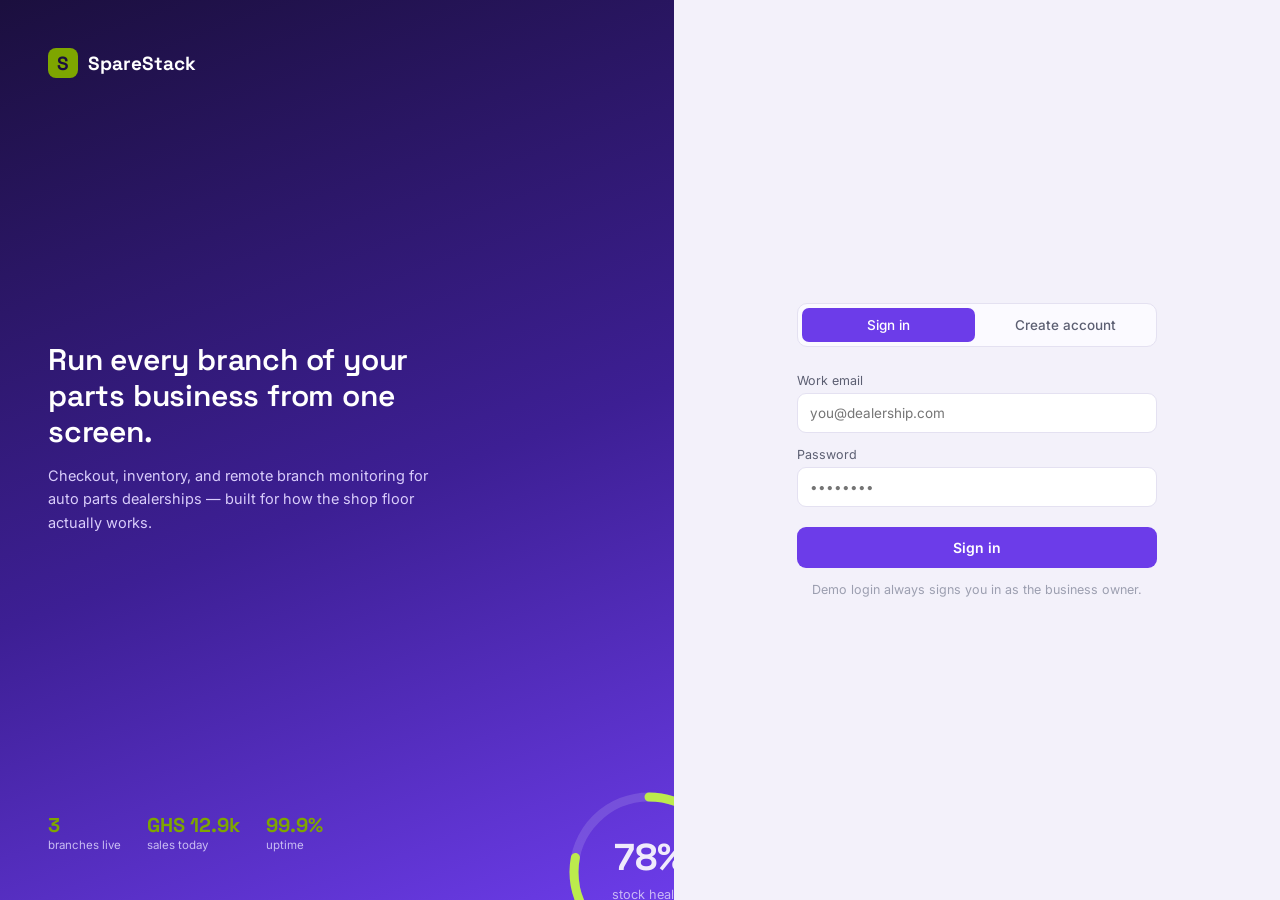
==== commit 46628d68: "Rebrand from Torque to SpareStack (branding only)" ====
--- a/index.html
+++ b/index.html
@@ -2,7 +2,7 @@
 <html lang="en" data-theme="light">
 <head>
 <meta charset="UTF-8">
-<title>Torque — Auto Parts OS</title>
+<title>SpareStack — Auto Parts OS</title>
 <style>
 @import url('https://fonts.googleapis.com/css2?family=Space+Grotesk:wght@500;600;700&family=Inter:wght@400;500;600&family=IBM+Plex+Mono:wght@500&display=swap');
 
@@ -253,7 +253,7 @@
 <!-- ===================== AUTH ===================== -->
 <div id="authScreen">
   <div class="auth-brand">
-    <div class="top"><span class="mark">T</span>Torque</div>
+    <div class="top"><span class="mark">S</span>SpareStack</div>
     <div class="pitch">
       <h2>Run every branch of your parts business from one screen.</h2>
       <p>Checkout, inventory, and remote branch monitoring for auto parts dealerships — built for how the shop floor actually works.</p>
@@ -300,7 +300,7 @@
         <input id="signupPassword" type="password" placeholder="Create a password">
         <div class="errline" id="signupErr">Fill in all fields to continue.</div>
         <button class="authbtn" onclick="doSignup()">Create account</button>
-        <div class="authfoot">By continuing you agree to Torque's terms and privacy policy.</div>
+        <div class="authfoot">By continuing you agree to SpareStack's terms and privacy policy.</div>
       </div>
     </div>
   </div>
@@ -310,7 +310,7 @@
 <div id="appShell">
   <div class="shell-flex">
     <div class="sidebar">
-      <div class="brand"><span class="mark">T</span>Torque</div>
+      <div class="brand"><span class="mark">S</span>SpareStack</div>
       <nav id="sideNav"></nav>
       <div class="spacer"></div>
       <div class="userchip">
